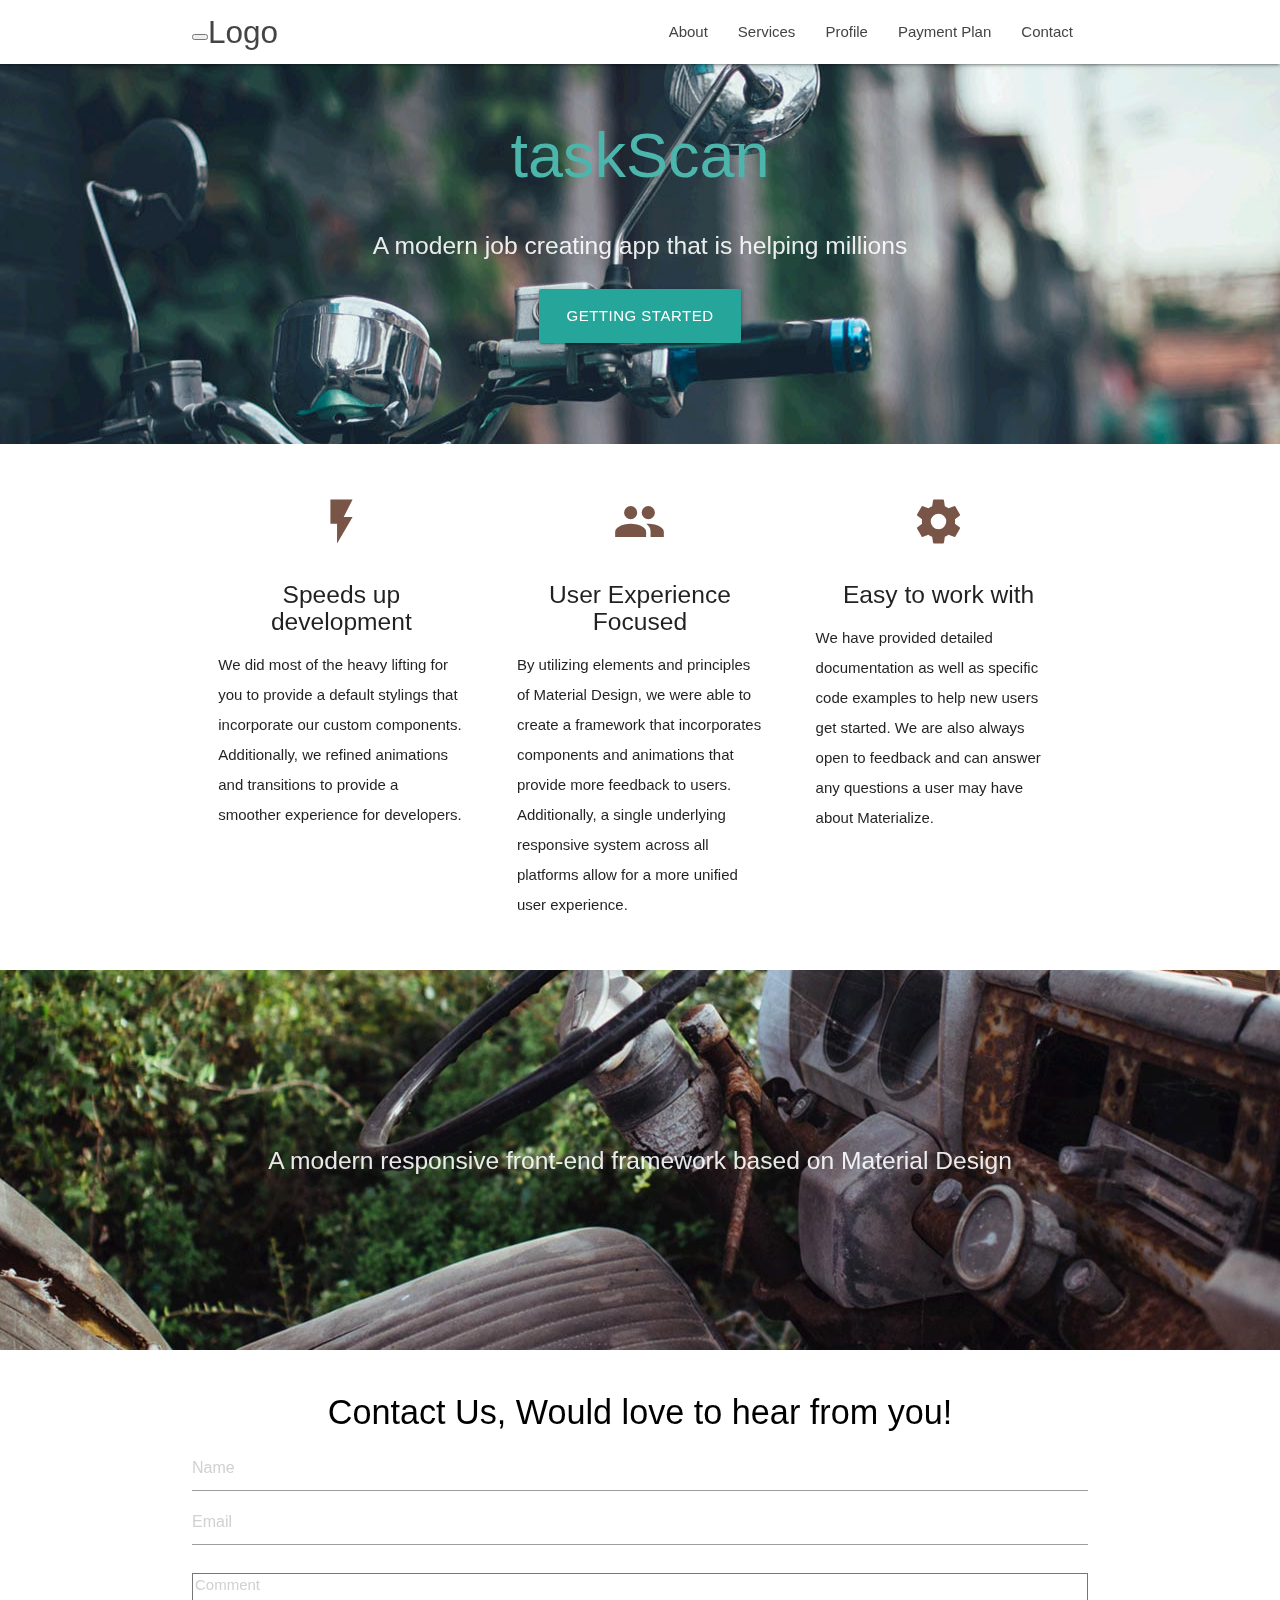
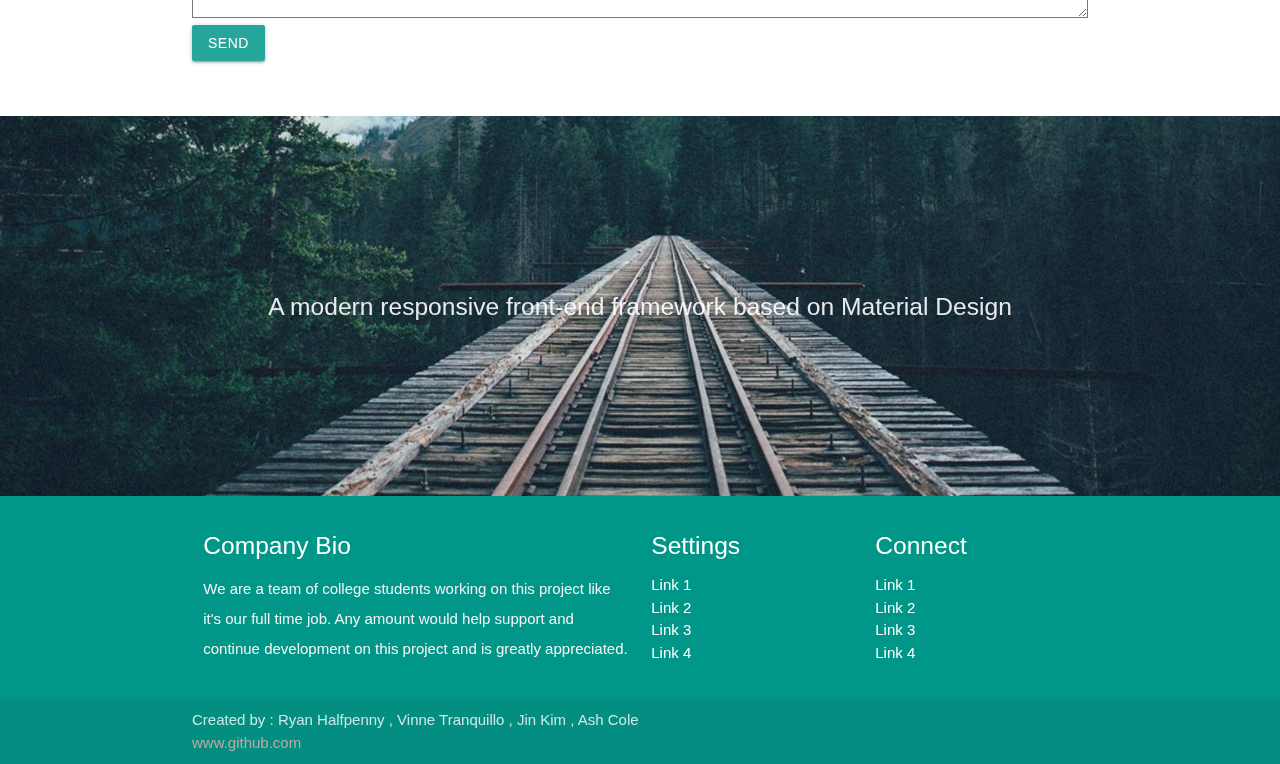
==== index.html @ 6e84d84e "inital push" ====
<!DOCTYPE html>
<html lang="en">

<head>
  <meta http-equiv="Content-Type" content="text/html; charset=UTF-8" />
  <meta name="viewport" content="width=device-width, initial-scale=1" />
  <title>Employer Page</title>

  <!-- CSS  -->
  <link href="https://fonts.googleapis.com/icon?family=Material+Icons" rel="stylesheet">
  <link href="css/materialize.css" type="text/css" rel="stylesheet" media="screen,projection" />
  <link href="css/style.css" type="text/css" rel="stylesheet" media="screen,projection" />
</head>

<body id="myPage" data-spy="scroll" data-target=".navbar" data-offset="60">

  <!--nav-->
  <div class="navbar-fixed">
    <nav class="white" role="navigation">

      <!--logo-->
      <div class="nav-wrapper container">
        <button type="button" class="navbar-toggle collapsed" data-toggle="collapse" data-target="#myNavbar">
          <span class="icon-bar"></span>
          <span class="icon-bar"></span>
          <span class="icon-bar"></span>
        </button>
        <a id="logo-container" href="#myPage" class="brand-logo">Logo</a>
        <ul class="right hide-on-med-and-down">
          <li>
            <a href="#about">About</a>
          </li>
          <li>
            <a href="#services">Services</a>
          </li>
          <li>
            <a href="#portfolio">Profile</a>
          </li>
          <li>
            <a href="#payment">Payment Plan</a>
          </li>
          <li>
            <a href="#contact">Contact</a>
          </li>
        </ul>

        <ul id="nav-mobile" class="sidenav">
          <li>
            <a href="#">Navbar Link</a>
          </li>
        </ul>
        <a href="#" data-target="nav-mobile" class="sidenav-trigger">
          <i class="material-icons">menu</i>
        </a>
      </div>
    </nav>
  </div>

  <!--forum-->
  <div id="index-banner" class="parallax-container">
    <div class="section no-pad-bot">

      <div class="container">
        <br>
        <br>
        <h1 class="header center teal-text text-lighten-2">taskScan</h1>
        <div class="row center">
          <h5 class="header col s12 light">A modern job creating app that is helping millions</h5>
        </div>

        <!--this will trigger our forum in a popup modal-->

        <div class="row center">
          <!-- Modal Trigger -->
          <button data-target="modal1" class="btn-large modal-trigger ">Getting started</button>
        </div>

        <!-- Modal Structure -->
        <div id="modal1" class="modal">
          <div class="modal-content">


            <h4>Job Forum</h4>
            <br>


            <div class="row">
              <form class="col s12">
                <div class="row">

                  <div class="input-field col s6">
                    <input id="first_name" type="text" class="validate">
                    <label for="first_name">First Name</label>
                  </div>

                  <div class="input-field col s6">
                    <input id="last_name" type="text" class="validate">
                    <label for="last_name">Last Name</label>
                  </div>
                </div>
                <!-- job category: update this -->
                
                <div class="form-group">
                  <label for="formGroupExampleInput2">Choose a Job Category</label>
                  <select class="form-control" id="jobCategory">
                    <option>Manual Labor</option>
                    <option>Maintainence</option>
                    <option>Miscellaneous</option>
                  </select>
                </div>


                <div class="row">

                </div>
                <!--  job description-->

                <div class="row">
                  <div class="input-field col s12">

                    <label for="formGroupExampleInput2">Job Description</label>
                    <input id="jobDescription" type="text" class="validate" placeholder="Please fill out">
                  </div>
                </div>
                <!-- where-->

                <div class="form-group">
                  <label for="location">*Where</label>
                  <!-- <input oninput="javascript: if (this.value.length > this.maxLength) this.value = this.value.slice(0, this.maxLength);" type="number"
                                                            maxlength="5" min="0" id="zipcode" name="location">  -->
                  <input type="number" class="form-control" maxlength="5" min="0" id="zipcode" name="zipcode" placeholder="Zipcode">
                </div>


                <div class="row">

                </div>
                <!--  when-->
                <div class="row">
                  <div class="input-field col s6">
                    <label for="date">When do you need help?</label>
                    <input type="text" class="datepicker">
                  </div>
                
                <!-- at what time?-->
               
                    <div class="input-field col s6">
                      <label for="date">What time do you need help?</label>
                      <input type="text" class="timepicker">
                    </div>
                  </div>
                <!-- amount to be paid-->



                <div class="row">
                  <div class="input-field col s12">
                    <input id="dollarAmount" type="text" class="validate" aria-label="Amount (to the nearest dollar)">
                    <label for="formGroupExampleInput2">Amount To Be Paid?</label>
                  </div>
                </div>


              </form>
            </div>
          </div>

          <div class="modal-footer">
            <a href="#!" class="modal-close waves-effect waves-green btn-flat">Agree</a>
            <a href="#!" class="modal-close waves-effect waves-green btn-flat">Disagree</a>
          </div>
        </div>
        <br>
        <br>



      </div>
    </div>
    <!--image2-->
    <div class="parallax">
      <img src="background1.jpg" alt="Unsplashed background img 1">
    </div>
  </div>


  <div class="container">
    <div class="section">

      <!--   Icon Section   -->
      <div class="row">
        <div class="col s12 m4">
          <div class="icon-block">
            <h2 class="center brown-text">
              <i class="material-icons">flash_on</i>
            </h2>
            <h5 class="center">Speeds up development</h5>

            <p class="light">We did most of the heavy lifting for you to provide a default stylings that incorporate our custom components.
              Additionally, we refined animations and transitions to provide a smoother experience for developers.</p>
          </div>
        </div>

        <div class="col s12 m4">
          <div class="icon-block">
            <h2 class="center brown-text">
              <i class="material-icons">group</i>
            </h2>
            <h5 class="center">User Experience Focused</h5>

            <p class="light">By utilizing elements and principles of Material Design, we were able to create a framework that incorporates
              components and animations that provide more feedback to users. Additionally, a single underlying responsive
              system across all platforms allow for a more unified user experience.</p>
          </div>
        </div>

        <div class="col s12 m4">
          <div class="icon-block">
            <h2 class="center brown-text">
              <i class="material-icons">settings</i>
            </h2>
            <h5 class="center">Easy to work with</h5>

            <p class="light">We have provided detailed documentation as well as specific code examples to help new users get started. We are
              also always open to feedback and can answer any questions a user may have about Materialize.</p>
          </div>
        </div>
      </div>

    </div>
  </div>


  <div class="parallax-container valign-wrapper">
    <div class="section no-pad-bot">
      <div class="container">
        <div class="row center">
          <h5 class="header col s12 light">A modern responsive front-end framework based on Material Design</h5>
        </div>
      </div>
    </div>
    <div class="parallax">
      <img src="background2.jpg" alt="Unsplashed background img 2">
    </div>
  </div>


  <!-- Container (Contact Section) -->
  <div class="container">
    <div class="section">
      <div class="row">
        <div class="col s12 center">
          <h3>
            <i class="mdi-content-send brown-text"></i>
          </h3>
          <h4>Contact Us, Would love to hear from you!</h4>
        </div>

        <div class="col-sm-7 slideanim">
          <div class="row">
            <div class="col-sm-6 form-group">
              <input class="form-control" id="name" name="name" placeholder="Name" type="text" required>
            </div>
            <div class="col-sm-6 form-group">
              <input class="form-control" id="email" name="email" placeholder="Email" type="email" required>
            </div>
          </div>
          <textarea class="form-control" id="comments" name="comments" placeholder="Comment" rows="5"></textarea>
          <br>
          <div class="row">
            <div class="col-sm-12 form-group">
              <button class="btn btn-default pull-right" type="submit">Send</button>
            </div>
          </div>
        </div>
      </div>


    </div>
  </div>


  <div class="parallax-container valign-wrapper">
    <div class="section no-pad-bot">
      <div class="container">
        <div class="row center">
          <h5 class="header col s12 light">A modern responsive front-end framework based on Material Design</h5>
        </div>
      </div>
    </div>
    <div class="parallax">
      <img src="background3.jpg" alt="Unsplashed background img 3">
    </div>
  </div>

  <footer class="page-footer teal">
    <div class="container">
      <div class="row">
        <div class="col l6 s12">
          <h5 class="white-text">Company Bio</h5>
          <p class="grey-text text-lighten-4">We are a team of college students working on this project like it's our full time job. Any amount would help support
            and continue development on this project and is greatly appreciated.</p>


        </div>
        <div class="col l3 s12">
          <h5 class="white-text">Settings</h5>
          <ul>
            <li>
              <a class="white-text" href="#!">Link 1</a>
            </li>
            <li>
              <a class="white-text" href="#!">Link 2</a>
            </li>
            <li>
              <a class="white-text" href="#!">Link 3</a>
            </li>
            <li>
              <a class="white-text" href="#!">Link 4</a>
            </li>
          </ul>
        </div>
        <div class="col l3 s12">
          <h5 class="white-text">Connect</h5>
          <ul>
            <li>
              <a class="white-text" href="#!">Link 1</a>
            </li>
            <li>
              <a class="white-text" href="#!">Link 2</a>
            </li>
            <li>
              <a class="white-text" href="#!">Link 3</a>
            </li>
            <li>
              <a class="white-text" href="#!">Link 4</a>
            </li>
          </ul>
        </div>
      </div>
    </div>
    <!--footer-->
    <div class="footer-copyright">

      <a href="#myPage" title="To Top">
        <span class="glyphicon glyphicon-chevron-up"></span>
      </a>

      <div class="container">
        Created by : Ryan Halfpenny , Vinne Tranquillo , Jin Kim , Ash Cole
        <br>
        <a class="brown-text text-lighten-3" href="https://github.com/vinnietran/project2" title="Visit github">www.github.com</a>
      </div>
    </div>

  </footer>


  <!--  Scripts-->
  <script src="https://code.jquery.com/jquery-2.1.1.min.js"></script>
  <script src="js/materialize.js"></script>
  <script src="js/init.js"></script>

</body>

</html>
---- css/style.css ----
/* Custom Stylesheet */
/**
 * Use this file to override Materialize files so you can update
 * the core Materialize files in the future
 *
 * Made By MaterializeCSS.com
 */

/* notice this is applying color to our jobs fourm module.*/
h4 {
  color:black;
}
nav ul a,
nav .brand-logo {
  color: #444;
}

p {
  line-height: 2rem;
}

.sidenav-trigger {
  color: #26a69a;
}

.parallax-container {
  min-height: 380px;
  line-height: 0;
  height: auto;
  color: rgba(255,255,255,.9);
}
  .parallax-container .section {
    width: 100%;
  }

@media only screen and (max-width : 992px) {
  .parallax-container .section {
    position: absolute;
    top: 40%;
  }
  #index-banner .section {
    top: 10%;
  }
}

@media only screen and (max-width : 600px) {
  #index-banner .section {
    top: 0;
  }
}

.icon-block {
  padding: 0 15px;
}
.icon-block .material-icons {
  font-size: inherit;
}

footer.page-footer {
  margin: 0;
}
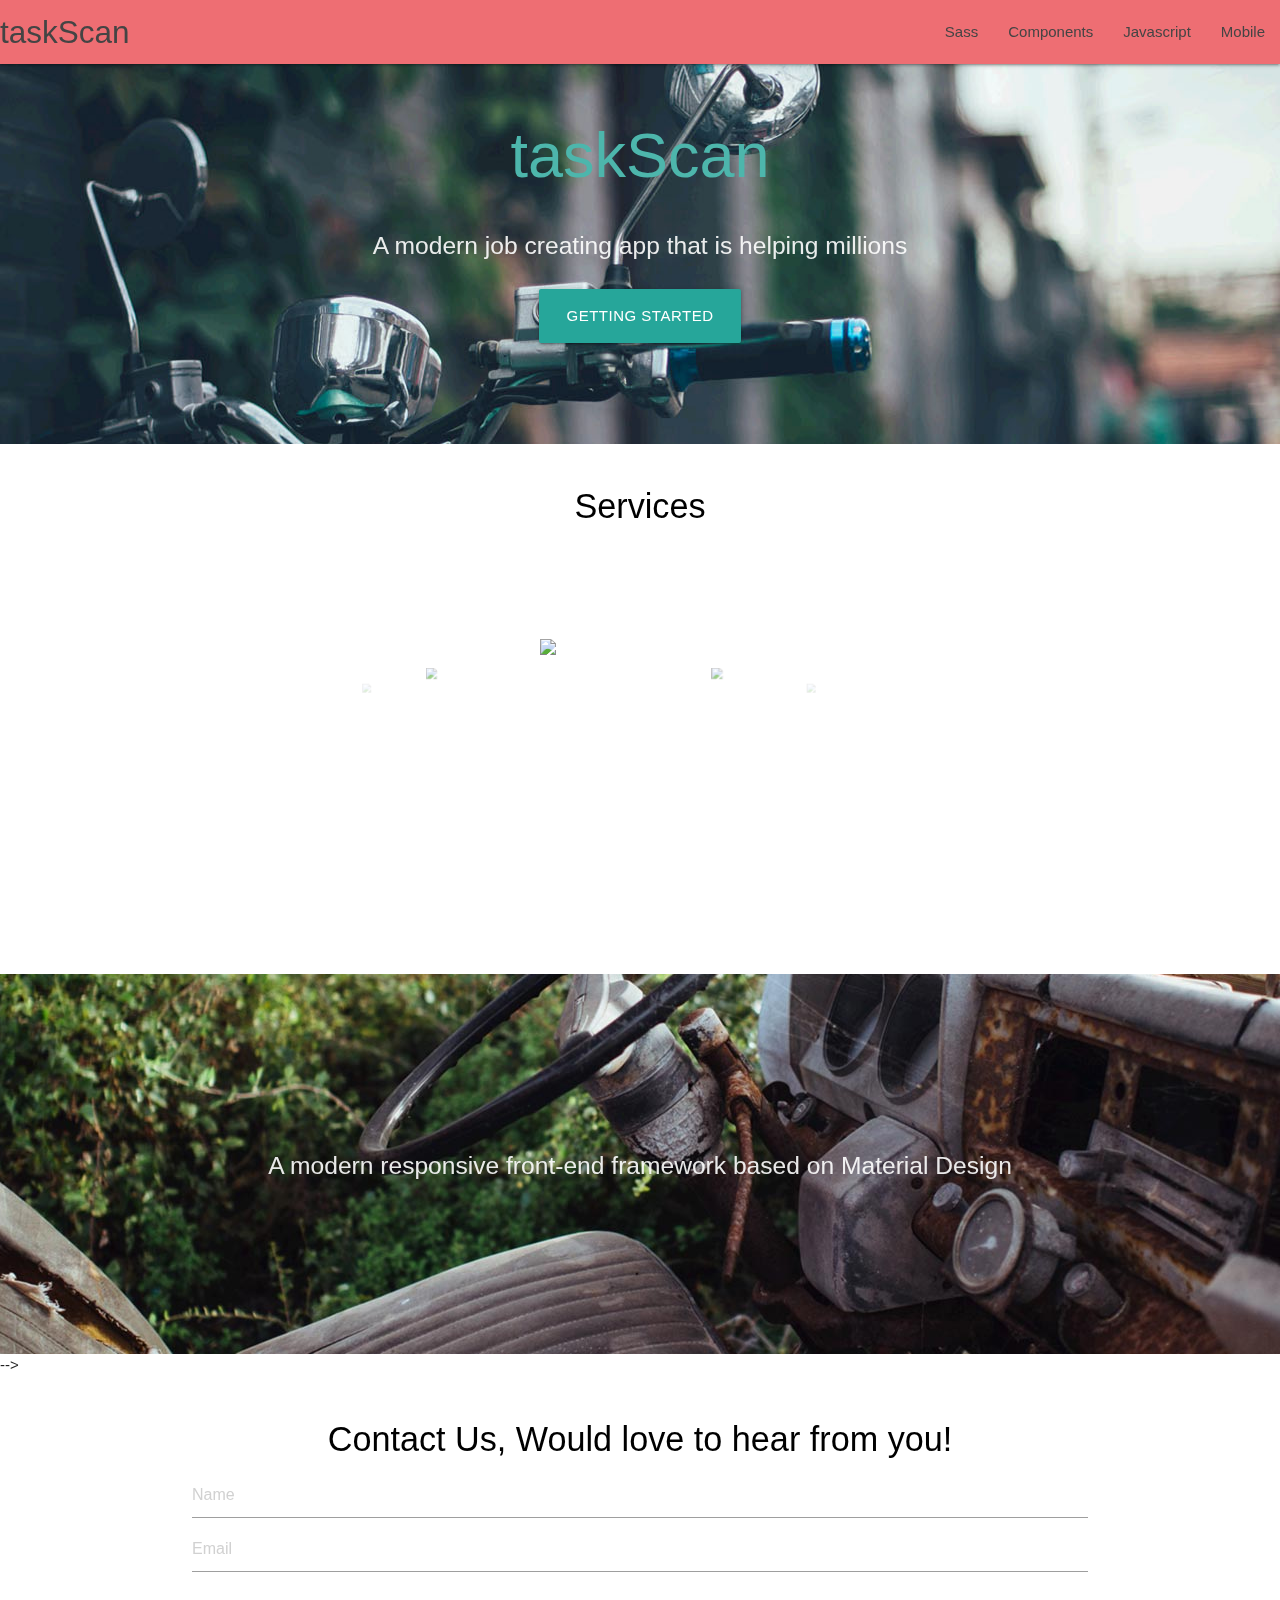
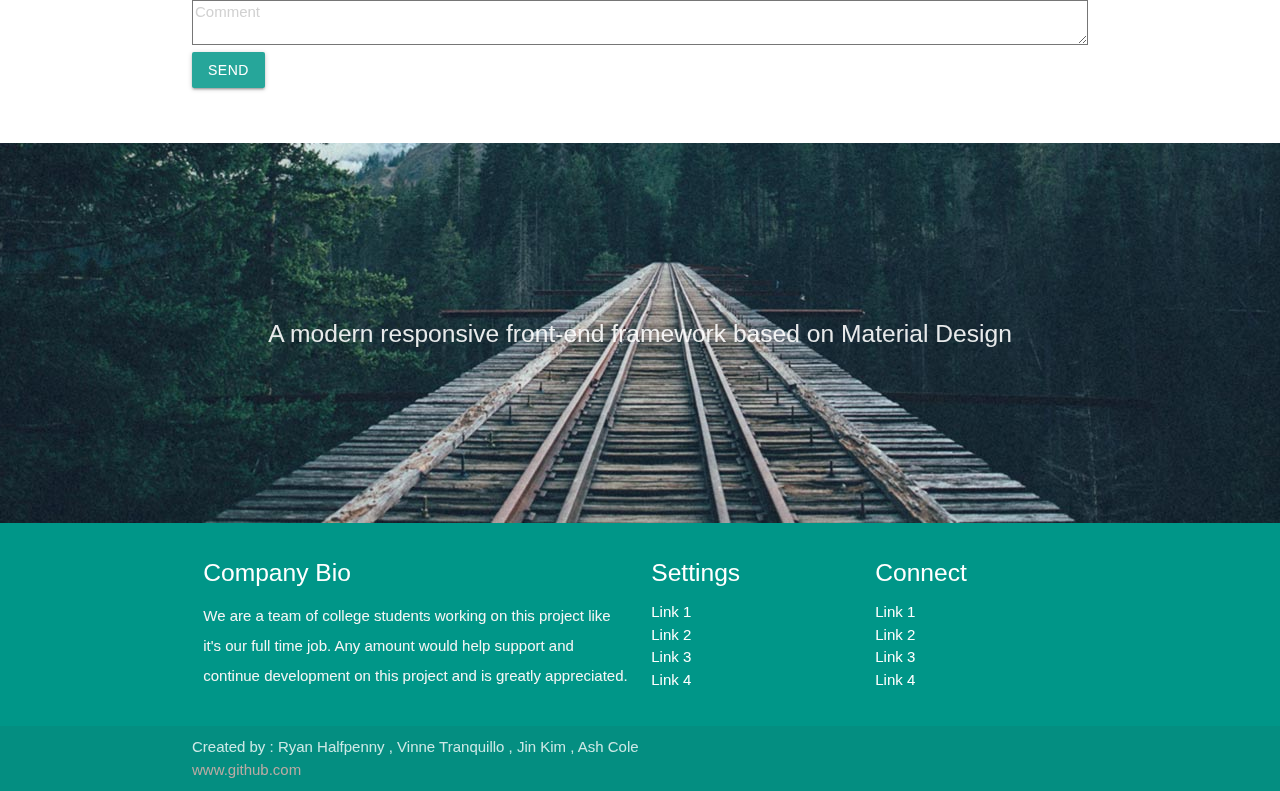
==== commit 48eb3f04: "updated basic html/javascript" ====
--- a/index.html
+++ b/index.html
@@ -16,44 +16,25 @@
 
   <!--nav-->
   <div class="navbar-fixed">
-    <nav class="white" role="navigation">
-
-      <!--logo-->
-      <div class="nav-wrapper container">
-        <button type="button" class="navbar-toggle collapsed" data-toggle="collapse" data-target="#myNavbar">
-          <span class="icon-bar"></span>
-          <span class="icon-bar"></span>
-          <span class="icon-bar"></span>
-        </button>
-        <a id="logo-container" href="#myPage" class="brand-logo">Logo</a>
-        <ul class="right hide-on-med-and-down">
-          <li>
-            <a href="#about">About</a>
-          </li>
-          <li>
-            <a href="#services">Services</a>
-          </li>
-          <li>
-            <a href="#portfolio">Profile</a>
-          </li>
-          <li>
-            <a href="#payment">Payment Plan</a>
-          </li>
-          <li>
-            <a href="#contact">Contact</a>
-          </li>
+      <nav>
+          <div class="nav-wrapper">
+            <a href="#!" class="brand-logo">taskScan</a>
+            <a href="#" data-target="mobile-demo" class="sidenav-trigger"><i class="material-icons">menu</i></a>
+            <ul class="right hide-on-med-and-down">
+              <li><a href="sass.html">Sass</a></li>
+              <li><a href="badges.html">Components</a></li>
+              <li><a href="collapsible.html">Javascript</a></li>
+              <li><a href="mobile.html">Mobile</a></li>
+            </ul>
+          </div>
+        </nav>
+      
+        <ul class="sidenav" id="mobile-demo">
+          <li><a href="sass.html">Sass</a></li>
+          <li><a href="badges.html">Components</a></li>
+          <li><a href="collapsible.html">Javascript</a></li>
+          <li><a href="mobile.html">Mobile</a></li>
         </ul>
-
-        <ul id="nav-mobile" class="sidenav">
-          <li>
-            <a href="#">Navbar Link</a>
-          </li>
-        </ul>
-        <a href="#" data-target="nav-mobile" class="sidenav-trigger">
-          <i class="material-icons">menu</i>
-        </a>
-      </div>
-    </nav>
   </div>
 
   <!--forum-->
@@ -99,7 +80,7 @@
                   </div>
                 </div>
                 <!-- job category: update this -->
-                
+
                 <div class="form-group">
                   <label for="formGroupExampleInput2">Choose a Job Category</label>
                   <select class="form-control" id="jobCategory">
@@ -183,55 +164,33 @@
     </div>
   </div>
 
-
+<!--Categories changed to services-->
   <div class="container">
     <div class="section">
 
-      <!--   Icon Section   -->
-      <div class="row">
-        <div class="col s12 m4">
-          <div class="icon-block">
-            <h2 class="center brown-text">
-              <i class="material-icons">flash_on</i>
-            </h2>
-            <h5 class="center">Speeds up development</h5>
-
-            <p class="light">We did most of the heavy lifting for you to provide a default stylings that incorporate our custom components.
-              Additionally, we refined animations and transitions to provide a smoother experience for developers.</p>
-          </div>
-        </div>
-
-        <div class="col s12 m4">
-          <div class="icon-block">
-            <h2 class="center brown-text">
-              <i class="material-icons">group</i>
-            </h2>
-            <h5 class="center">User Experience Focused</h5>
-
-            <p class="light">By utilizing elements and principles of Material Design, we were able to create a framework that incorporates
-              components and animations that provide more feedback to users. Additionally, a single underlying responsive
-              system across all platforms allow for a more unified user experience.</p>
-          </div>
-        </div>
-
-        <div class="col s12 m4">
-          <div class="icon-block">
-            <h2 class="center brown-text">
-              <i class="material-icons">settings</i>
-            </h2>
-            <h5 class="center">Easy to work with</h5>
-
-            <p class="light">We have provided detailed documentation as well as specific code examples to help new users get started. We are
-              also always open to feedback and can answer any questions a user may have about Materialize.</p>
-          </div>
-        </div>
-      </div>
-
-    </div>
-  </div>
-
-
-  <div class="parallax-container valign-wrapper">
+       <!-- categories Section -->
+       <div class="row">
+          <div class="col s12 center">
+            <h3>
+              <i class="mdi-content-send brown-text"></i>
+            </h3>
+            <h4>Services</h4>
+          </div>
+  
+          <div class="carousel">
+              <a class="carousel-item" href="#one!"><img src="https://lorempixel.com/250/250/nature/1"></a>
+              <a class="carousel-item" href="#two!"><img src="https://lorempixel.com/250/250/nature/2"></a>
+              <a class="carousel-item" href="#three!"><img src="https://lorempixel.com/250/250/nature/3"></a>
+              <a class="carousel-item" href="#four!"><img src="https://lorempixel.com/250/250/nature/4"></a>
+              <a class="carousel-item" href="#five!"><img src="https://lorempixel.com/250/250/nature/5"></a>
+            </div>
+        </div>
+        
+    </div>
+  </div>
+
+  <!--image 2( first of 2) -->
+<div class="parallax-container valign-wrapper">
     <div class="section no-pad-bot">
       <div class="container">
         <div class="row center">
@@ -245,7 +204,69 @@
   </div>
 
 
-  <!-- Container (Contact Section) -->
+  <!-- Container (categories Section) -->
+  <!-- <div class="container">
+    <div class="section">
+      
+        <!--   Icon Section   -->
+        <!-- <div class="row">
+            <div class="col s12 m4">
+              <div class="icon-block">
+                <h2 class="center brown-text">
+                  <i class="material-icons">flash_on</i>
+                </h2>
+                <h5 class="center">Speeds up development</h5>
+    
+                <p class="light">We did most of the heavy lifting for you to provide a default stylings that incorporate our custom components.
+                  Additionally, we refined animations and transitions to provide a smoother experience for developers.</p>
+              </div>
+            </div>
+    
+            <div class="col s12 m4">
+              <div class="icon-block">
+                <h2 class="center brown-text">
+                  <i class="material-icons">group</i>
+                </h2>
+                <h5 class="center">User Experience Focused</h5>
+    
+                <p class="light">By utilizing elements and principles of Material Design, we were able to create a framework that incorporates
+                  components and animations that provide more feedback to users. Additionally, a single underlying responsive
+                  system across all platforms allow for a more unified user experience.</p>
+              </div>
+            </div>
+    
+            <div class="col s12 m4">
+              <div class="icon-block">
+                <h2 class="center brown-text">
+                  <i class="material-icons">settings</i>
+                </h2>
+                <h5 class="center">Easy to work with</h5>
+    
+                <p class="light">We have provided detailed documentation as well as specific code examples to help new users get started. We are
+                  also always open to feedback and can answer any questions a user may have about Materialize.</p>
+              </div>
+            </div>
+          </div>
+      
+    </div>
+  </div> --> -->
+
+  <!--image 2( last of 2) -->
+  <!-- <div class="parallax-container valign-wrapper">
+    <div class="section no-pad-bot">
+      <div class="container">
+        <div class="row center">
+          <h5 class="header col s12 light">A modern responsive front-end framework based on Material Design</h5>
+        </div>
+      </div>
+    </div>
+    <div class="parallax">
+      <img src="background2.jpg" alt="Unsplashed background img 2">
+    </div>
+  </div> -->
+
+
+  <!-- space for text -->
   <div class="container">
     <div class="section">
       <div class="row">
@@ -279,7 +300,7 @@
     </div>
   </div>
 
-
+  <!--image 3 -->
   <div class="parallax-container valign-wrapper">
     <div class="section no-pad-bot">
       <div class="container">
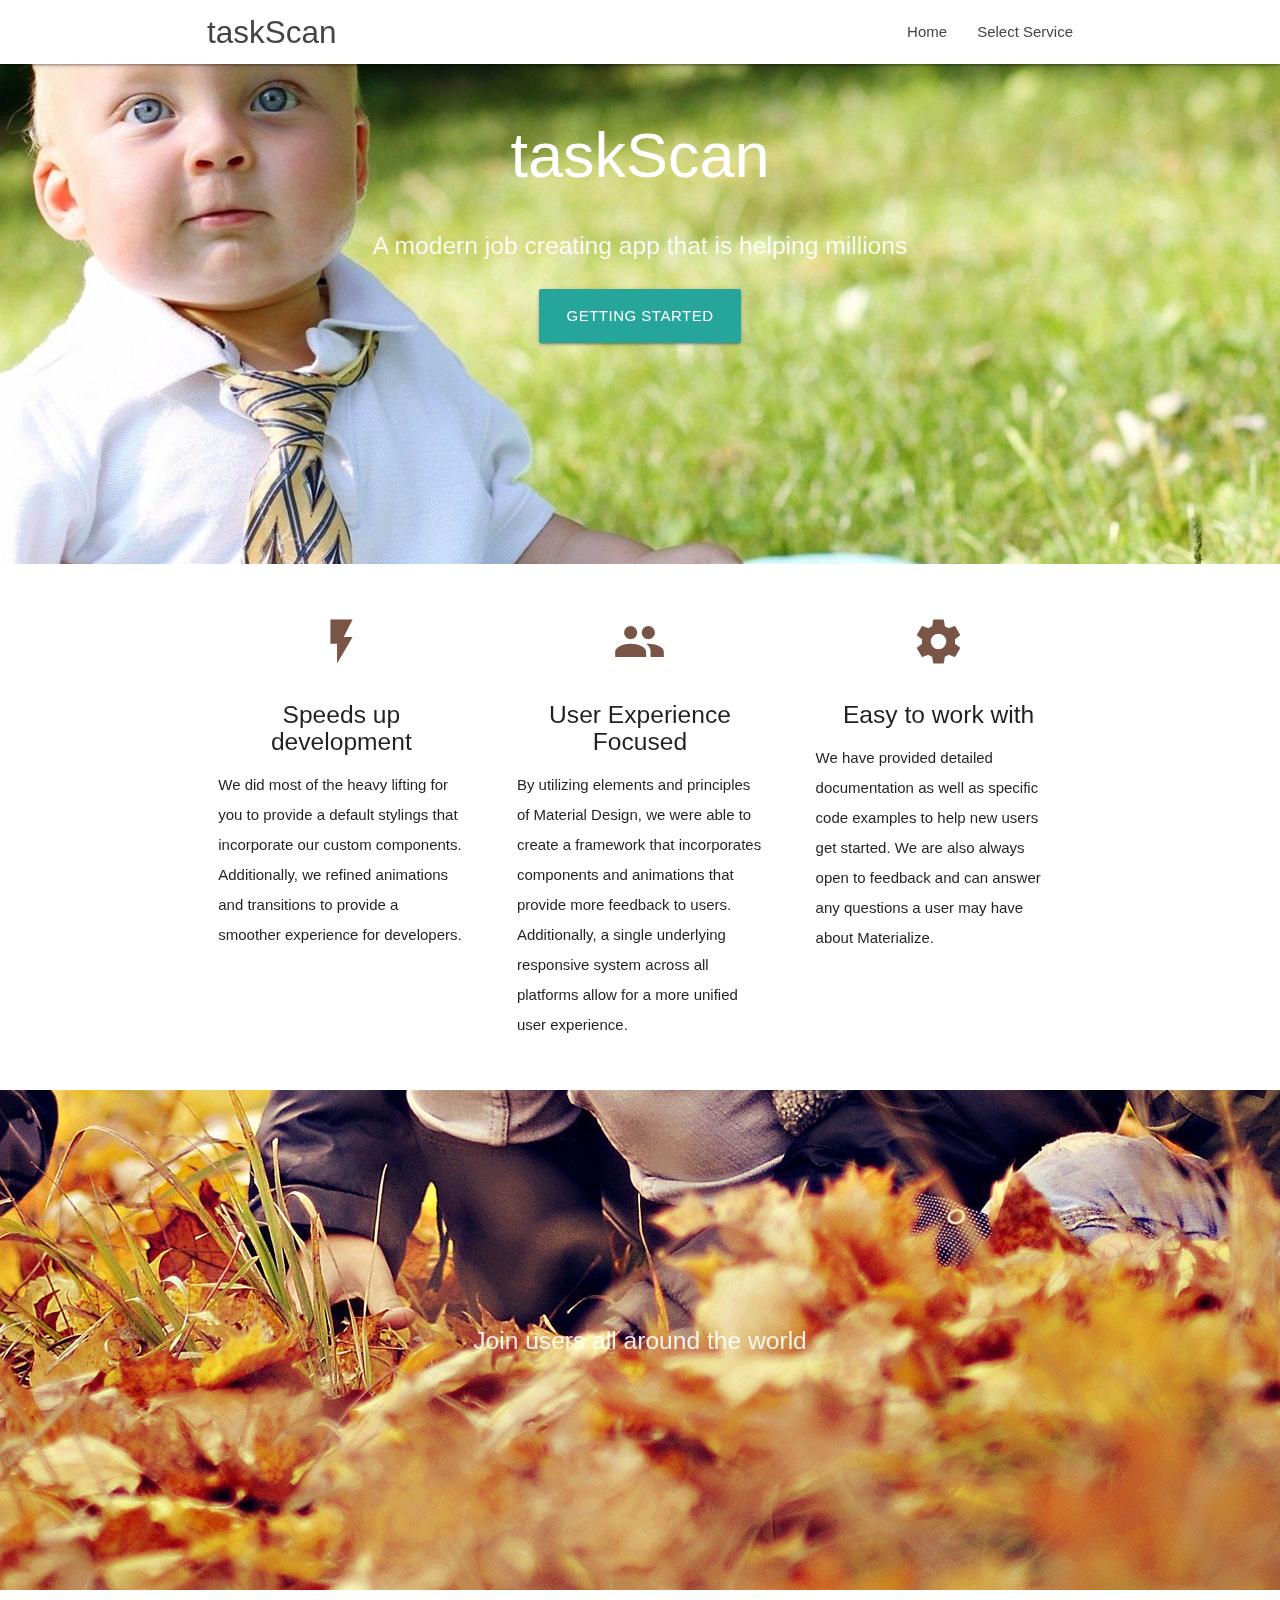
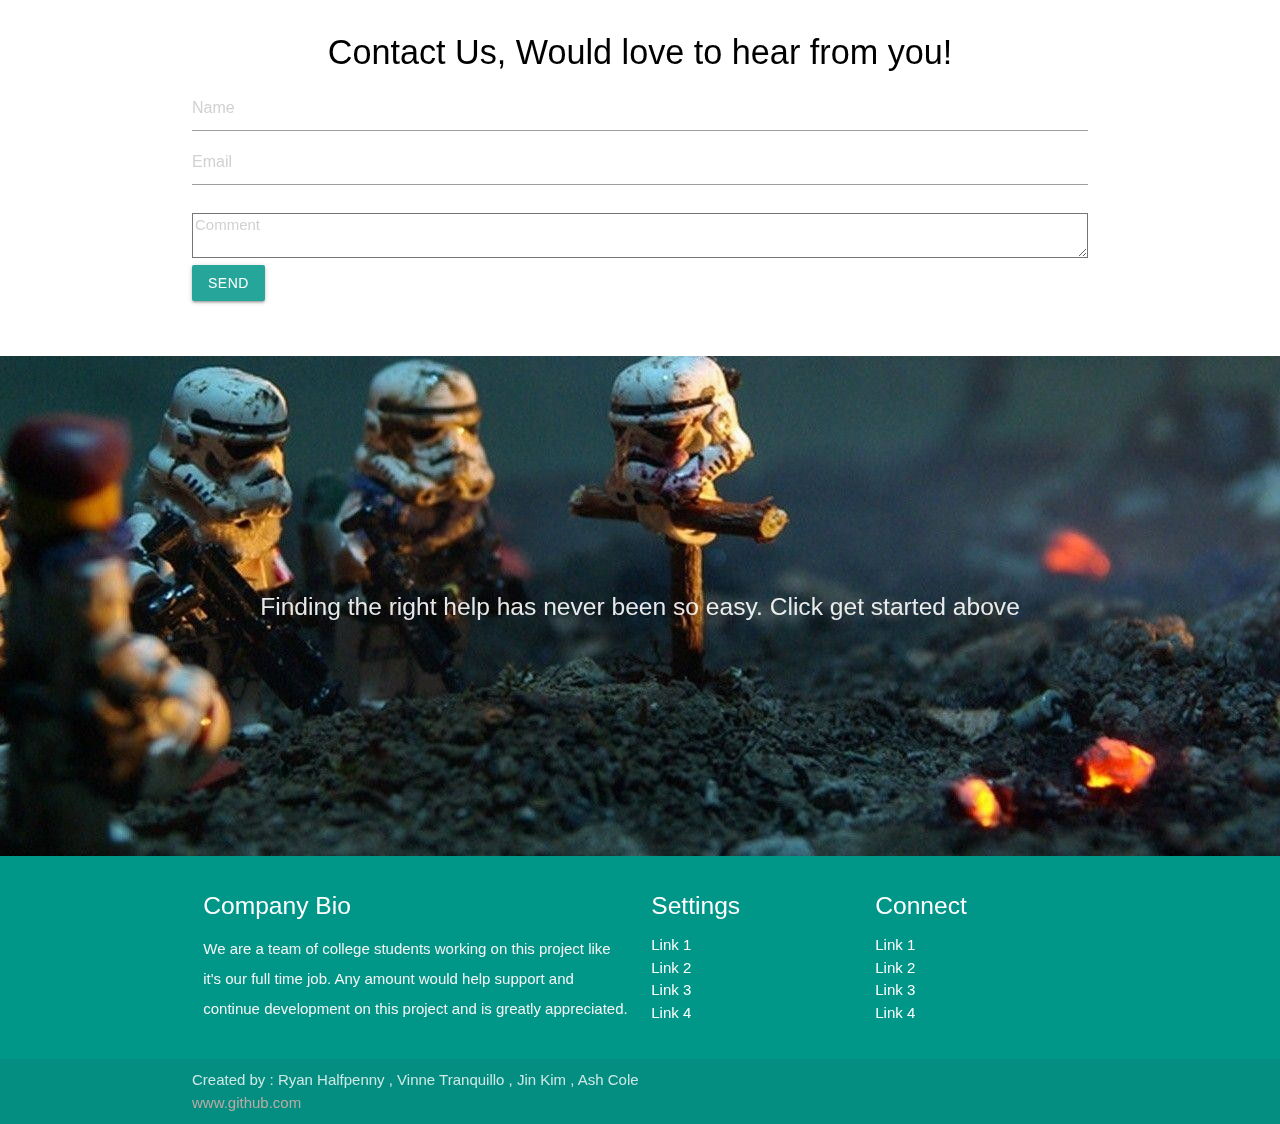
==== commit 39e78341: "AshUpdate" ====
--- a/index.html
+++ b/index.html
@@ -10,31 +10,44 @@
   <link href="https://fonts.googleapis.com/icon?family=Material+Icons" rel="stylesheet">
   <link href="css/materialize.css" type="text/css" rel="stylesheet" media="screen,projection" />
   <link href="css/style.css" type="text/css" rel="stylesheet" media="screen,projection" />
+  <link rel="stylesheet" href="https://use.fontawesome.com/releases/v5.8.2/css/all.css" integrity="sha384-oS3vJWv+0UjzBfQzYUhtDYW+Pj2yciDJxpsK1OYPAYjqT085Qq/1cq5FLXAZQ7Ay" crossorigin="anonymous">
 </head>
 
 <body id="myPage" data-spy="scroll" data-target=".navbar" data-offset="60">
 
   <!--nav-->
   <div class="navbar-fixed">
-      <nav>
-          <div class="nav-wrapper">
-            <a href="#!" class="brand-logo">taskScan</a>
-            <a href="#" data-target="mobile-demo" class="sidenav-trigger"><i class="material-icons">menu</i></a>
-            <ul class="right hide-on-med-and-down">
-              <li><a href="sass.html">Sass</a></li>
-              <li><a href="badges.html">Components</a></li>
-              <li><a href="collapsible.html">Javascript</a></li>
-              <li><a href="mobile.html">Mobile</a></li>
-            </ul>
-          </div>
-        </nav>
-      
-        <ul class="sidenav" id="mobile-demo">
-          <li><a href="sass.html">Sass</a></li>
-          <li><a href="badges.html">Components</a></li>
-          <li><a href="collapsible.html">Javascript</a></li>
-          <li><a href="mobile.html">Mobile</a></li>
+    <nav class="white" role="navigation">
+
+      <!--logo-->
+      <div class="nav-wrapper container">
+        <!-- <button type="button" class="navbar-toggle collapsed" data-toggle="collapse" data-target="#myNavbar">
+          <span class="icon-bar"></span>
+          <span class="icon-bar"></span>
+          <span class="icon-bar"></span>
+        </button> -->
+        <a id="logo-container" href="#myPage" class="brand-logo">taskScan <i class="fas fa-angle-double-right"></i></a>
+        <ul class="right hide-on-med-and-down">
+          <li>
+            <a href="#about">Home <i class="fas fa-home"></i> </a>
+          </li>
+          <li>
+            <a href="#services">Select Service <i class="fas fa-hand-pointer"></i></a>
+          </li>
+        
+          
         </ul>
+
+        <ul id="nav-mobile" class="sidenav">
+          <li>
+            <a href="#">Navbar Link</a>
+          </li>
+        </ul>
+        <a href="#" data-target="nav-mobile" class="sidenav-trigger">
+          <i class="material-icons">menu</i>
+        </a>
+      </div>
+    </nav>
   </div>
 
   <!--forum-->
@@ -44,9 +57,9 @@
       <div class="container">
         <br>
         <br>
-        <h1 class="header center teal-text text-lighten-2">taskScan</h1>
+        <h1 class="header center white-text text-lighten-2">taskScan</h1>
         <div class="row center">
-          <h5 class="header col s12 light">A modern job creating app that is helping millions</h5>
+          <h5 class="header col s12 dark">A modern job creating app that is helping millions</h5>
         </div>
 
         <!--this will trigger our forum in a popup modal-->
@@ -54,6 +67,9 @@
         <div class="row center">
           <!-- Modal Trigger -->
           <button data-target="modal1" class="btn-large modal-trigger ">Getting started</button>
+          <br>
+          <br>
+          <br>
         </div>
 
         <!-- Modal Structure -->
@@ -80,7 +96,7 @@
                   </div>
                 </div>
                 <!-- job category: update this -->
-
+                
                 <div class="form-group">
                   <label for="formGroupExampleInput2">Choose a Job Category</label>
                   <select class="form-control" id="jobCategory">
@@ -160,113 +176,73 @@
     </div>
     <!--image2-->
     <div class="parallax">
-      <img src="background1.jpg" alt="Unsplashed background img 1">
-    </div>
-  </div>
-
-<!--Categories changed to services-->
+      <img src="play2.jpg" alt="Unsplashed background img 1">
+    </div>
+  </div>
+
+
   <div class="container">
     <div class="section">
 
-       <!-- categories Section -->
-       <div class="row">
-          <div class="col s12 center">
-            <h3>
-              <i class="mdi-content-send brown-text"></i>
-            </h3>
-            <h4>Services</h4>
-          </div>
-  
-          <div class="carousel">
-              <a class="carousel-item" href="#one!"><img src="https://lorempixel.com/250/250/nature/1"></a>
-              <a class="carousel-item" href="#two!"><img src="https://lorempixel.com/250/250/nature/2"></a>
-              <a class="carousel-item" href="#three!"><img src="https://lorempixel.com/250/250/nature/3"></a>
-              <a class="carousel-item" href="#four!"><img src="https://lorempixel.com/250/250/nature/4"></a>
-              <a class="carousel-item" href="#five!"><img src="https://lorempixel.com/250/250/nature/5"></a>
-            </div>
-        </div>
-        
-    </div>
-  </div>
-
-  <!--image 2( first of 2) -->
-<div class="parallax-container valign-wrapper">
+      <!--   Icon Section   -->
+      <div class="row">
+        <div class="col s12 m4">
+          <div class="icon-block">
+            <h2 class="center brown-text">
+              <i class="material-icons">flash_on</i>
+            </h2>
+            <h5 class="center">Speeds up development</h5>
+
+            <p class="light">We did most of the heavy lifting for you to provide a default stylings that incorporate our custom components.
+              Additionally, we refined animations and transitions to provide a smoother experience for developers.</p>
+          </div>
+        </div>
+
+        <div class="col s12 m4">
+          <div class="icon-block">
+            <h2 class="center brown-text">
+              <i class="material-icons">group</i>
+            </h2>
+            <h5 class="center">User Experience Focused</h5>
+
+            <p class="light">By utilizing elements and principles of Material Design, we were able to create a framework that incorporates
+              components and animations that provide more feedback to users. Additionally, a single underlying responsive
+              system across all platforms allow for a more unified user experience.</p>
+          </div>
+        </div>
+
+        <div class="col s12 m4">
+          <div class="icon-block">
+            <h2 class="center brown-text">
+              <i class="material-icons">settings</i>
+            </h2>
+            <h5 class="center">Easy to work with</h5>
+
+            <p class="light">We have provided detailed documentation as well as specific code examples to help new users get started. We are
+              also always open to feedback and can answer any questions a user may have about Materialize.</p>
+          </div>
+        </div>
+      </div>
+
+    </div>
+  </div>
+
+
+  <div class="parallax-container valign-wrapper">
     <div class="section no-pad-bot">
       <div class="container">
         <div class="row center">
-          <h5 class="header col s12 light">A modern responsive front-end framework based on Material Design</h5>
+          <h5 class="header col s12 light">Join users all around the world</h5>
         </div>
       </div>
     </div>
     <div class="parallax">
-      <img src="background2.jpg" alt="Unsplashed background img 2">
-    </div>
-  </div>
-
-
-  <!-- Container (categories Section) -->
-  <!-- <div class="container">
-    <div class="section">
-      
-        <!--   Icon Section   -->
-        <!-- <div class="row">
-            <div class="col s12 m4">
-              <div class="icon-block">
-                <h2 class="center brown-text">
-                  <i class="material-icons">flash_on</i>
-                </h2>
-                <h5 class="center">Speeds up development</h5>
-    
-                <p class="light">We did most of the heavy lifting for you to provide a default stylings that incorporate our custom components.
-                  Additionally, we refined animations and transitions to provide a smoother experience for developers.</p>
-              </div>
-            </div>
-    
-            <div class="col s12 m4">
-              <div class="icon-block">
-                <h2 class="center brown-text">
-                  <i class="material-icons">group</i>
-                </h2>
-                <h5 class="center">User Experience Focused</h5>
-    
-                <p class="light">By utilizing elements and principles of Material Design, we were able to create a framework that incorporates
-                  components and animations that provide more feedback to users. Additionally, a single underlying responsive
-                  system across all platforms allow for a more unified user experience.</p>
-              </div>
-            </div>
-    
-            <div class="col s12 m4">
-              <div class="icon-block">
-                <h2 class="center brown-text">
-                  <i class="material-icons">settings</i>
-                </h2>
-                <h5 class="center">Easy to work with</h5>
-    
-                <p class="light">We have provided detailed documentation as well as specific code examples to help new users get started. We are
-                  also always open to feedback and can answer any questions a user may have about Materialize.</p>
-              </div>
-            </div>
-          </div>
-      
-    </div>
-  </div> --> -->
-
-  <!--image 2( last of 2) -->
-  <!-- <div class="parallax-container valign-wrapper">
-    <div class="section no-pad-bot">
-      <div class="container">
-        <div class="row center">
-          <h5 class="header col s12 light">A modern responsive front-end framework based on Material Design</h5>
-        </div>
-      </div>
-    </div>
-    <div class="parallax">
-      <img src="background2.jpg" alt="Unsplashed background img 2">
-    </div>
-  </div> -->
-
-
-  <!-- space for text -->
+      <img src="play1.jpg" alt="Unsplashed background img 2">
+    </div>
+  </div>
+
+
+  <!-- Container (Contact Section) -->
   <div class="container">
     <div class="section">
       <div class="row">
@@ -300,17 +276,18 @@
     </div>
   </div>
 
-  <!--image 3 -->
+
   <div class="parallax-container valign-wrapper">
     <div class="section no-pad-bot">
       <div class="container">
         <div class="row center">
-          <h5 class="header col s12 light">A modern responsive front-end framework based on Material Design</h5>
+     
+          <h5 class="header col s12 light">Finding the right help has never been so easy. Click get started above <i class="fas fa-chevron-up"></i></h5>
         </div>
       </div>
     </div>
     <div class="parallax">
-      <img src="background3.jpg" alt="Unsplashed background img 3">
+      <img src="play4.jpg" alt="Unsplashed background img 3">
     </div>
   </div>
 
--- a/css/style.css
+++ b/css/style.css
@@ -24,7 +24,7 @@
 }
 
 .parallax-container {
-  min-height: 380px;
+  min-height: 500px;
   line-height: 0;
   height: auto;
   color: rgba(255,255,255,.9);
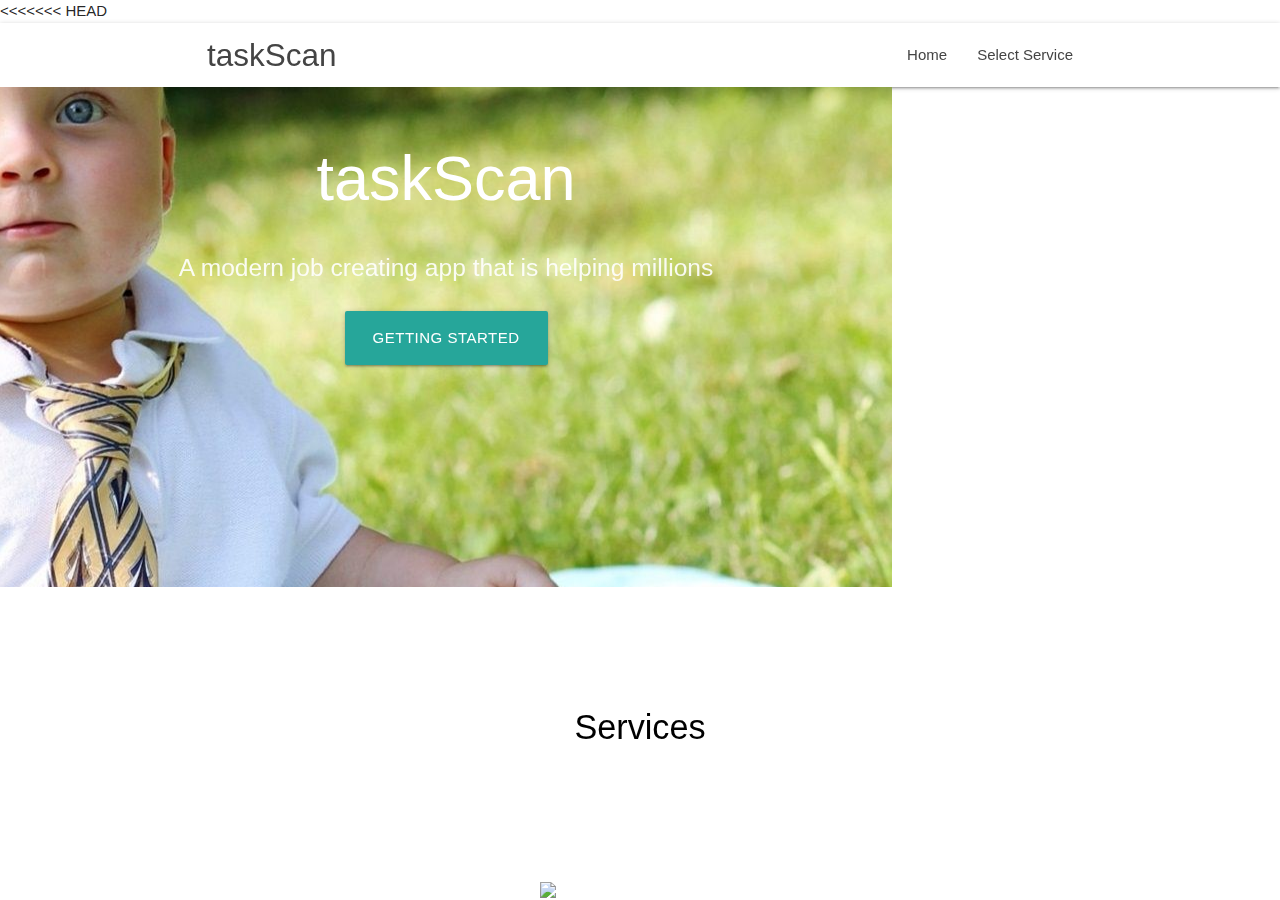
==== commit a8dcfd20: "ahUpdate" ====
--- a/index.html
+++ b/index.html
@@ -17,6 +17,7 @@
 
   <!--nav-->
   <div class="navbar-fixed">
+<<<<<<< HEAD
     <nav class="white" role="navigation">
 
       <!--logo-->
@@ -42,12 +43,27 @@
           <li>
             <a href="#">Navbar Link</a>
           </li>
+=======
+      <nav>
+          <div class="nav-wrapper">
+            <a href="#!" class="brand-logo">taskScan</a>
+            <a href="#" data-target="mobile-demo" class="sidenav-trigger"><i class="material-icons">menu</i></a>
+            <ul class="right hide-on-med-and-down">
+              <li><a href="sass.html">Sass</a></li>
+              <li><a href="badges.html">Components</a></li>
+              <li><a href="collapsible.html">Javascript</a></li>
+              <li><a href="mobile.html">Mobile</a></li>
+            </ul>
+          </div>
+        </nav>
+      
+        <ul class="sidenav" id="mobile-demo">
+          <li><a href="sass.html">Sass</a></li>
+          <li><a href="badges.html">Components</a></li>
+          <li><a href="collapsible.html">Javascript</a></li>
+          <li><a href="mobile.html">Mobile</a></li>
+>>>>>>> 48eb3f04c74025651fb8709573893e4dd3bfad4c
         </ul>
-        <a href="#" data-target="nav-mobile" class="sidenav-trigger">
-          <i class="material-icons">menu</i>
-        </a>
-      </div>
-    </nav>
   </div>
 
   <!--forum-->
@@ -96,7 +112,7 @@
                   </div>
                 </div>
                 <!-- job category: update this -->
-                
+
                 <div class="form-group">
                   <label for="formGroupExampleInput2">Choose a Job Category</label>
                   <select class="form-control" id="jobCategory">
@@ -180,55 +196,95 @@
     </div>
   </div>
 
-
+<!--Categories changed to services-->
   <div class="container">
     <div class="section">
 
-      <!--   Icon Section   -->
-      <div class="row">
-        <div class="col s12 m4">
-          <div class="icon-block">
-            <h2 class="center brown-text">
-              <i class="material-icons">flash_on</i>
-            </h2>
-            <h5 class="center">Speeds up development</h5>
-
-            <p class="light">We did most of the heavy lifting for you to provide a default stylings that incorporate our custom components.
-              Additionally, we refined animations and transitions to provide a smoother experience for developers.</p>
-          </div>
-        </div>
-
-        <div class="col s12 m4">
-          <div class="icon-block">
-            <h2 class="center brown-text">
-              <i class="material-icons">group</i>
-            </h2>
-            <h5 class="center">User Experience Focused</h5>
-
-            <p class="light">By utilizing elements and principles of Material Design, we were able to create a framework that incorporates
-              components and animations that provide more feedback to users. Additionally, a single underlying responsive
-              system across all platforms allow for a more unified user experience.</p>
-          </div>
-        </div>
-
-        <div class="col s12 m4">
-          <div class="icon-block">
-            <h2 class="center brown-text">
-              <i class="material-icons">settings</i>
-            </h2>
-            <h5 class="center">Easy to work with</h5>
-
-            <p class="light">We have provided detailed documentation as well as specific code examples to help new users get started. We are
-              also always open to feedback and can answer any questions a user may have about Materialize.</p>
-          </div>
-        </div>
-      </div>
-
-    </div>
-  </div>
-
-
-  <div class="parallax-container valign-wrapper">
+       <!-- categories Section -->
+       <div class="row">
+          <div class="col s12 center">
+            <h3>
+              <i class="mdi-content-send brown-text"></i>
+            </h3>
+            <h4>Services</h4>
+          </div>
+  
+          <div class="carousel">
+              <a class="carousel-item" href="#one!"><img src="https://lorempixel.com/250/250/nature/1"></a>
+              <a class="carousel-item" href="#two!"><img src="https://lorempixel.com/250/250/nature/2"></a>
+              <a class="carousel-item" href="#three!"><img src="https://lorempixel.com/250/250/nature/3"></a>
+              <a class="carousel-item" href="#four!"><img src="https://lorempixel.com/250/250/nature/4"></a>
+              <a class="carousel-item" href="#five!"><img src="https://lorempixel.com/250/250/nature/5"></a>
+            </div>
+        </div>
+        
+    </div>
+  </div>
+
+  <!--image 2( first of 2) -->
+<div class="parallax-container valign-wrapper">
+    <div class="section no-pad-bot">
+      <div class="container">
+        <div class="row center">
+          <h5 class="header col s12 light">A modern responsive front-end framework based on Material Design</h5>
+        </div>
+      </div>
+    </div>
+    <div class="parallax">
+      <img src="background2.jpg" alt="Unsplashed background img 2">
+    </div>
+  </div>
+
+
+  <!-- Container (categories Section) -->
+  <!-- <div class="container">
+    <div class="section">
+      
+        <!--   Icon Section   -->
+        <!-- <div class="row">
+            <div class="col s12 m4">
+              <div class="icon-block">
+                <h2 class="center brown-text">
+                  <i class="material-icons">flash_on</i>
+                </h2>
+                <h5 class="center">Speeds up development</h5>
+    
+                <p class="light">We did most of the heavy lifting for you to provide a default stylings that incorporate our custom components.
+                  Additionally, we refined animations and transitions to provide a smoother experience for developers.</p>
+              </div>
+            </div>
+    
+            <div class="col s12 m4">
+              <div class="icon-block">
+                <h2 class="center brown-text">
+                  <i class="material-icons">group</i>
+                </h2>
+                <h5 class="center">User Experience Focused</h5>
+    
+                <p class="light">By utilizing elements and principles of Material Design, we were able to create a framework that incorporates
+                  components and animations that provide more feedback to users. Additionally, a single underlying responsive
+                  system across all platforms allow for a more unified user experience.</p>
+              </div>
+            </div>
+    
+            <div class="col s12 m4">
+              <div class="icon-block">
+                <h2 class="center brown-text">
+                  <i class="material-icons">settings</i>
+                </h2>
+                <h5 class="center">Easy to work with</h5>
+    
+                <p class="light">We have provided detailed documentation as well as specific code examples to help new users get started. We are
+                  also always open to feedback and can answer any questions a user may have about Materialize.</p>
+              </div>
+            </div>
+          </div>
+      
+    </div>
+  </div> --> -->
+
+  <!--image 2( last of 2) -->
+  <!-- <div class="parallax-container valign-wrapper">
     <div class="section no-pad-bot">
       <div class="container">
         <div class="row center">
@@ -239,10 +295,10 @@
     <div class="parallax">
       <img src="play1.jpg" alt="Unsplashed background img 2">
     </div>
-  </div>
-
-
-  <!-- Container (Contact Section) -->
+  </div> -->
+
+
+  <!-- space for text -->
   <div class="container">
     <div class="section">
       <div class="row">
@@ -276,7 +332,7 @@
     </div>
   </div>
 
-
+  <!--image 3 -->
   <div class="parallax-container valign-wrapper">
     <div class="section no-pad-bot">
       <div class="container">
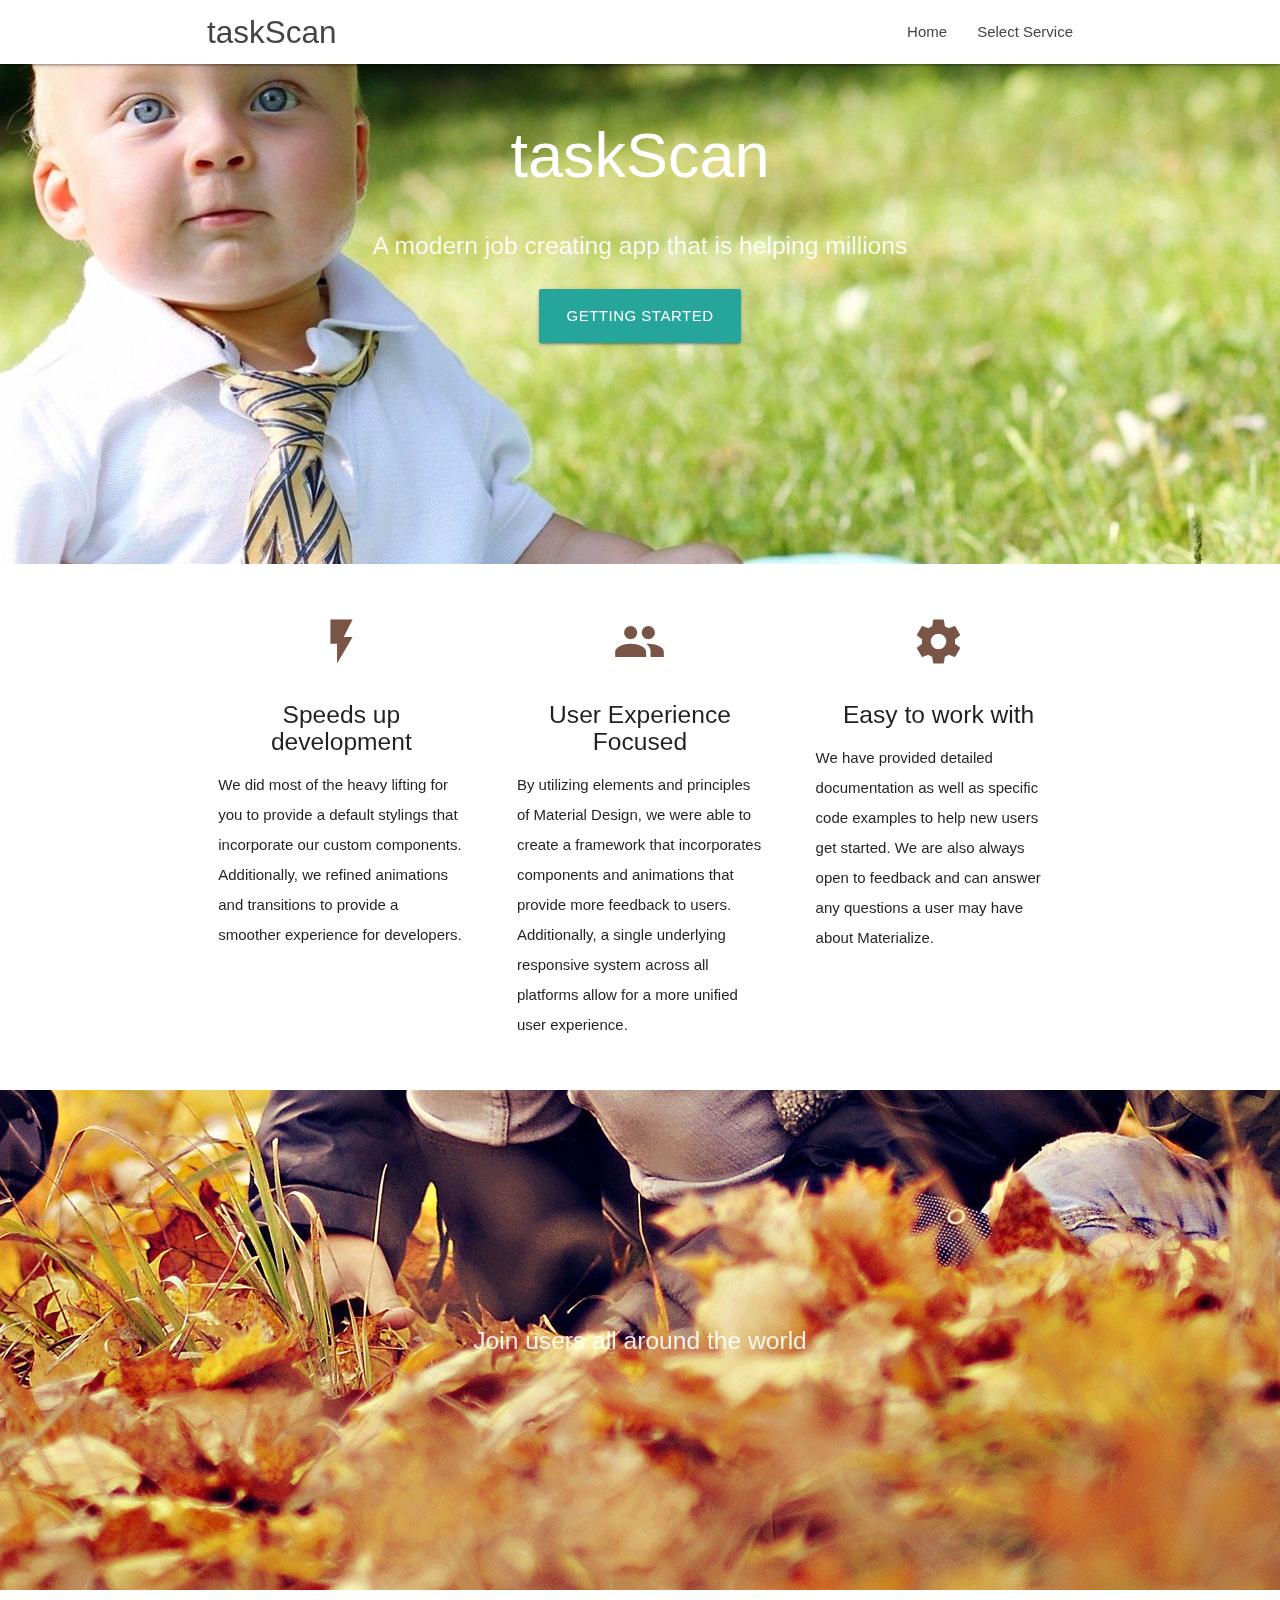
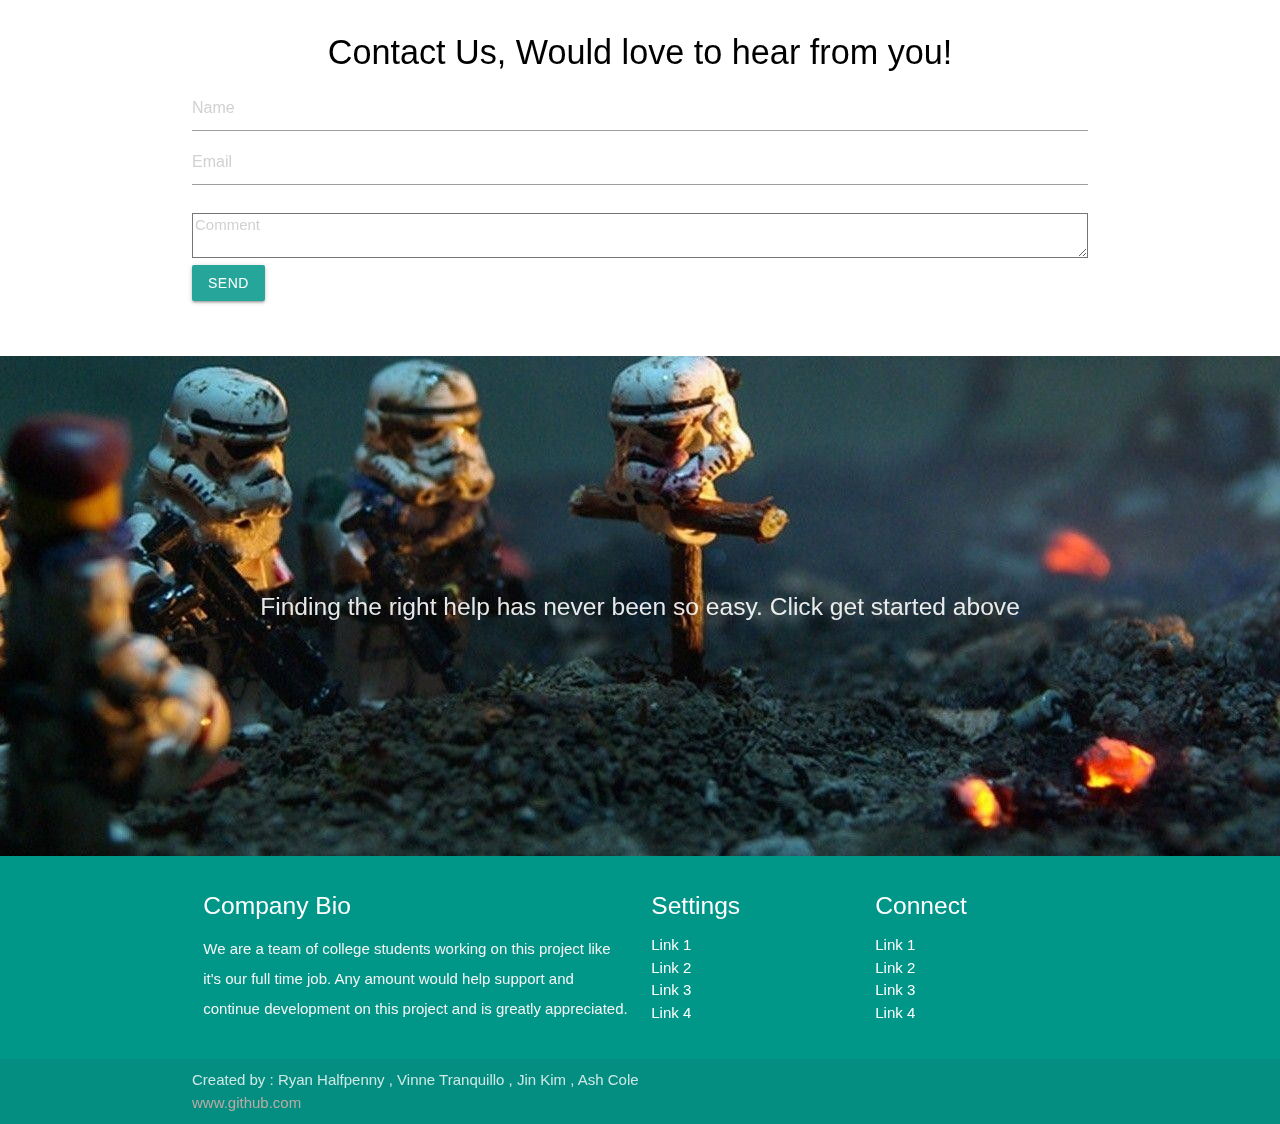
==== commit d18c782a: "Update index.html" ====
--- a/index.html
+++ b/index.html
@@ -17,7 +17,6 @@
 
   <!--nav-->
   <div class="navbar-fixed">
-<<<<<<< HEAD
     <nav class="white" role="navigation">
 
       <!--logo-->
@@ -43,27 +42,12 @@
           <li>
             <a href="#">Navbar Link</a>
           </li>
-=======
-      <nav>
-          <div class="nav-wrapper">
-            <a href="#!" class="brand-logo">taskScan</a>
-            <a href="#" data-target="mobile-demo" class="sidenav-trigger"><i class="material-icons">menu</i></a>
-            <ul class="right hide-on-med-and-down">
-              <li><a href="sass.html">Sass</a></li>
-              <li><a href="badges.html">Components</a></li>
-              <li><a href="collapsible.html">Javascript</a></li>
-              <li><a href="mobile.html">Mobile</a></li>
-            </ul>
-          </div>
-        </nav>
-      
-        <ul class="sidenav" id="mobile-demo">
-          <li><a href="sass.html">Sass</a></li>
-          <li><a href="badges.html">Components</a></li>
-          <li><a href="collapsible.html">Javascript</a></li>
-          <li><a href="mobile.html">Mobile</a></li>
->>>>>>> 48eb3f04c74025651fb8709573893e4dd3bfad4c
         </ul>
+        <a href="#" data-target="nav-mobile" class="sidenav-trigger">
+          <i class="material-icons">menu</i>
+        </a>
+      </div>
+    </nav>
   </div>
 
   <!--forum-->
@@ -112,7 +96,7 @@
                   </div>
                 </div>
                 <!-- job category: update this -->
-
+                
                 <div class="form-group">
                   <label for="formGroupExampleInput2">Choose a Job Category</label>
                   <select class="form-control" id="jobCategory">
@@ -196,95 +180,55 @@
     </div>
   </div>
 
-<!--Categories changed to services-->
+
   <div class="container">
     <div class="section">
 
-       <!-- categories Section -->
-       <div class="row">
-          <div class="col s12 center">
-            <h3>
-              <i class="mdi-content-send brown-text"></i>
-            </h3>
-            <h4>Services</h4>
-          </div>
-  
-          <div class="carousel">
-              <a class="carousel-item" href="#one!"><img src="https://lorempixel.com/250/250/nature/1"></a>
-              <a class="carousel-item" href="#two!"><img src="https://lorempixel.com/250/250/nature/2"></a>
-              <a class="carousel-item" href="#three!"><img src="https://lorempixel.com/250/250/nature/3"></a>
-              <a class="carousel-item" href="#four!"><img src="https://lorempixel.com/250/250/nature/4"></a>
-              <a class="carousel-item" href="#five!"><img src="https://lorempixel.com/250/250/nature/5"></a>
-            </div>
-        </div>
-        
-    </div>
-  </div>
-
-  <!--image 2( first of 2) -->
-<div class="parallax-container valign-wrapper">
-    <div class="section no-pad-bot">
-      <div class="container">
-        <div class="row center">
-          <h5 class="header col s12 light">A modern responsive front-end framework based on Material Design</h5>
-        </div>
-      </div>
-    </div>
-    <div class="parallax">
-      <img src="background2.jpg" alt="Unsplashed background img 2">
-    </div>
-  </div>
-
-
-  <!-- Container (categories Section) -->
-  <!-- <div class="container">
-    <div class="section">
-      
-        <!--   Icon Section   -->
-        <!-- <div class="row">
-            <div class="col s12 m4">
-              <div class="icon-block">
-                <h2 class="center brown-text">
-                  <i class="material-icons">flash_on</i>
-                </h2>
-                <h5 class="center">Speeds up development</h5>
-    
-                <p class="light">We did most of the heavy lifting for you to provide a default stylings that incorporate our custom components.
-                  Additionally, we refined animations and transitions to provide a smoother experience for developers.</p>
-              </div>
-            </div>
-    
-            <div class="col s12 m4">
-              <div class="icon-block">
-                <h2 class="center brown-text">
-                  <i class="material-icons">group</i>
-                </h2>
-                <h5 class="center">User Experience Focused</h5>
-    
-                <p class="light">By utilizing elements and principles of Material Design, we were able to create a framework that incorporates
-                  components and animations that provide more feedback to users. Additionally, a single underlying responsive
-                  system across all platforms allow for a more unified user experience.</p>
-              </div>
-            </div>
-    
-            <div class="col s12 m4">
-              <div class="icon-block">
-                <h2 class="center brown-text">
-                  <i class="material-icons">settings</i>
-                </h2>
-                <h5 class="center">Easy to work with</h5>
-    
-                <p class="light">We have provided detailed documentation as well as specific code examples to help new users get started. We are
-                  also always open to feedback and can answer any questions a user may have about Materialize.</p>
-              </div>
-            </div>
-          </div>
-      
-    </div>
-  </div> --> -->
-
-  <!--image 2( last of 2) -->
-  <!-- <div class="parallax-container valign-wrapper">
+      <!--   Icon Section   -->
+      <div class="row">
+        <div class="col s12 m4">
+          <div class="icon-block">
+            <h2 class="center brown-text">
+              <i class="material-icons">flash_on</i>
+            </h2>
+            <h5 class="center">Speeds up development</h5>
+
+            <p class="light">We did most of the heavy lifting for you to provide a default stylings that incorporate our custom components.
+              Additionally, we refined animations and transitions to provide a smoother experience for developers.</p>
+          </div>
+        </div>
+
+        <div class="col s12 m4">
+          <div class="icon-block">
+            <h2 class="center brown-text">
+              <i class="material-icons">group</i>
+            </h2>
+            <h5 class="center">User Experience Focused</h5>
+
+            <p class="light">By utilizing elements and principles of Material Design, we were able to create a framework that incorporates
+              components and animations that provide more feedback to users. Additionally, a single underlying responsive
+              system across all platforms allow for a more unified user experience.</p>
+          </div>
+        </div>
+
+        <div class="col s12 m4">
+          <div class="icon-block">
+            <h2 class="center brown-text">
+              <i class="material-icons">settings</i>
+            </h2>
+            <h5 class="center">Easy to work with</h5>
+
+            <p class="light">We have provided detailed documentation as well as specific code examples to help new users get started. We are
+              also always open to feedback and can answer any questions a user may have about Materialize.</p>
+          </div>
+        </div>
+      </div>
+
+    </div>
+  </div>
+
+
+  <div class="parallax-container valign-wrapper">
     <div class="section no-pad-bot">
       <div class="container">
         <div class="row center">
@@ -295,10 +239,10 @@
     <div class="parallax">
       <img src="play1.jpg" alt="Unsplashed background img 2">
     </div>
-  </div> -->
-
-
-  <!-- space for text -->
+  </div>
+
+
+  <!-- Container (Contact Section) -->
   <div class="container">
     <div class="section">
       <div class="row">
@@ -332,7 +276,7 @@
     </div>
   </div>
 
-  <!--image 3 -->
+
   <div class="parallax-container valign-wrapper">
     <div class="section no-pad-bot">
       <div class="container">
@@ -417,4 +361,4 @@
 
 </body>
 
-</html>+</html>
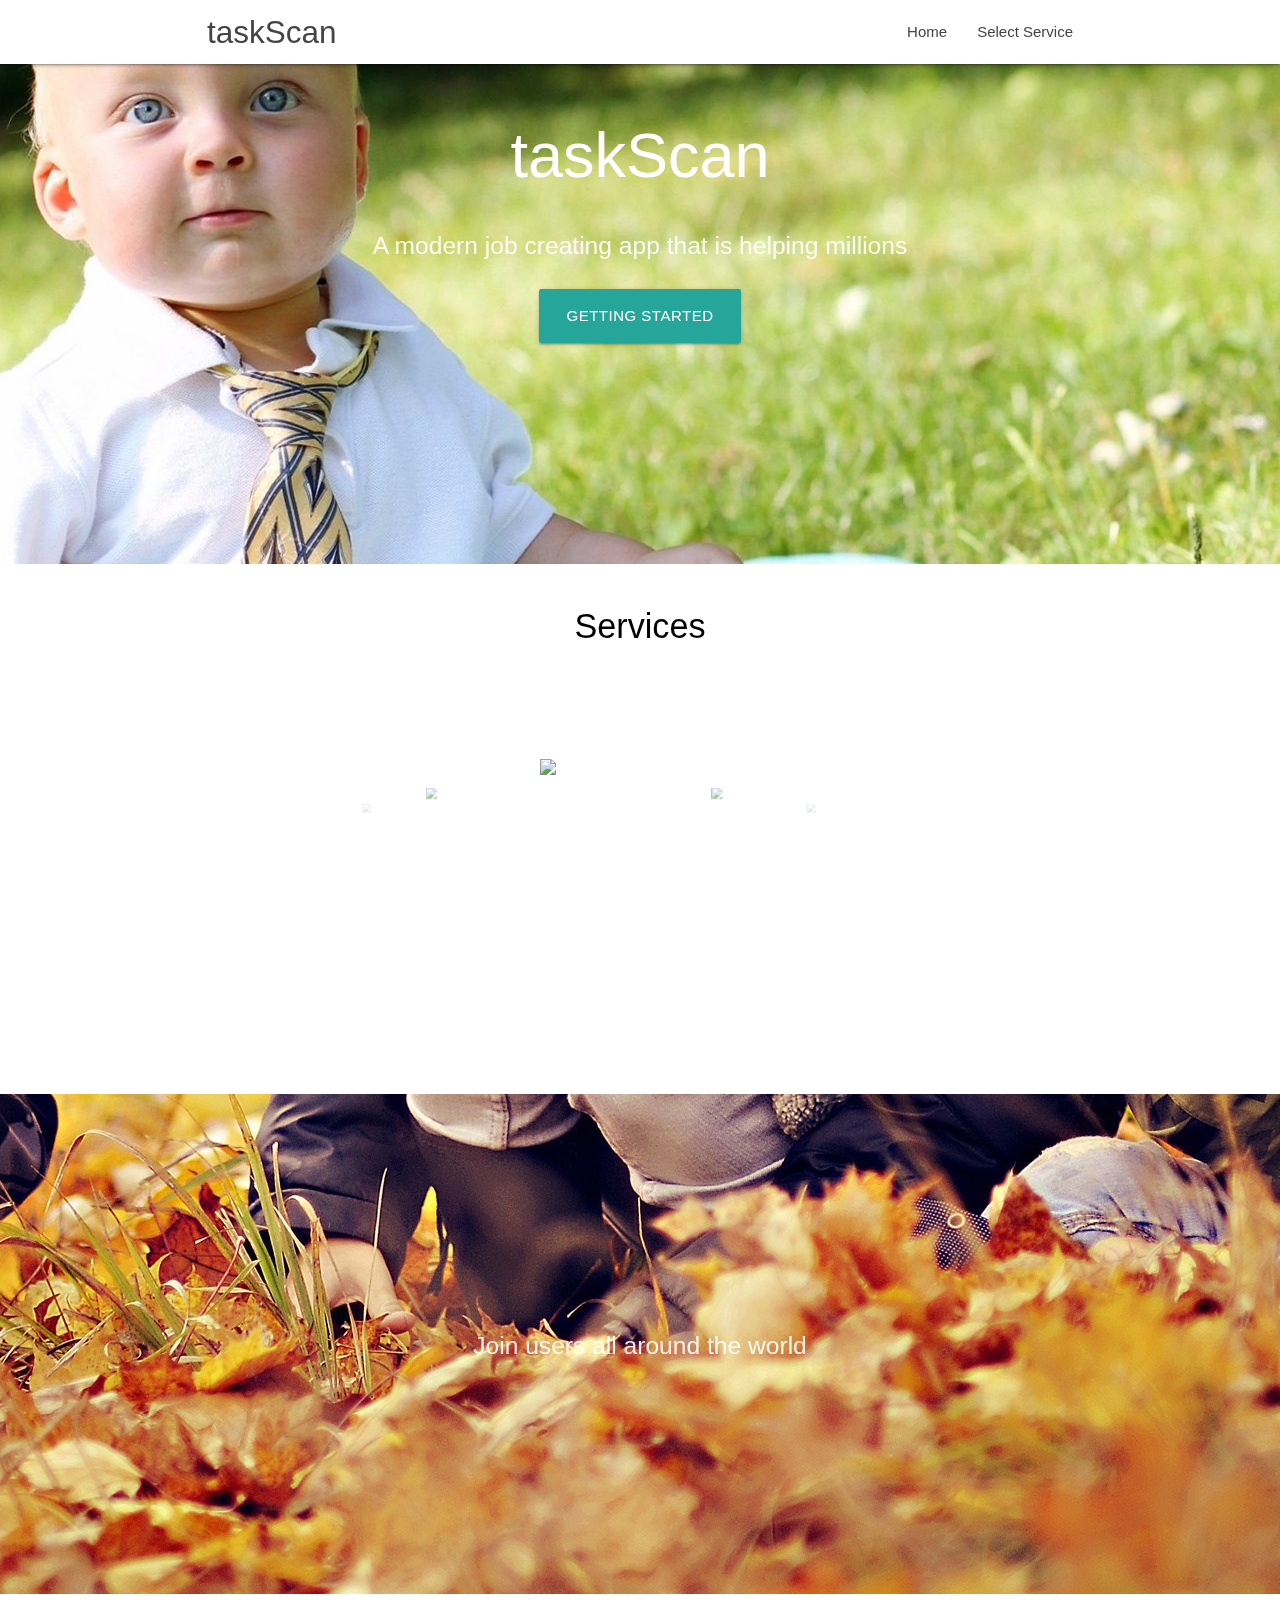
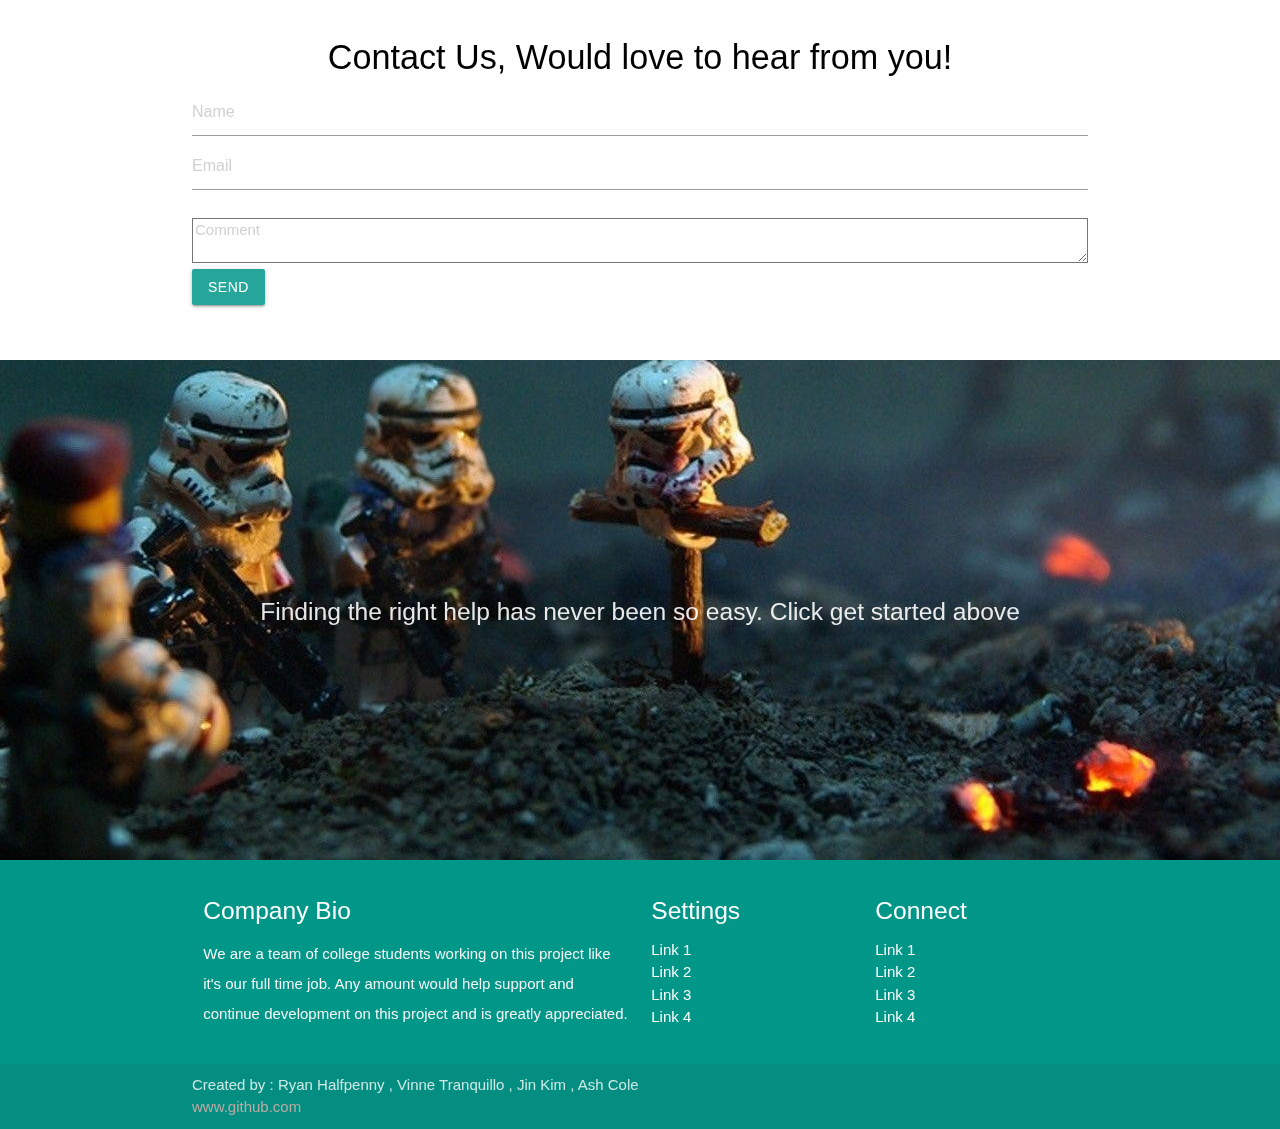
==== commit 149a4f73: "updated prototype" ====
--- a/index.html
+++ b/index.html
@@ -10,7 +10,8 @@
   <link href="https://fonts.googleapis.com/icon?family=Material+Icons" rel="stylesheet">
   <link href="css/materialize.css" type="text/css" rel="stylesheet" media="screen,projection" />
   <link href="css/style.css" type="text/css" rel="stylesheet" media="screen,projection" />
-  <link rel="stylesheet" href="https://use.fontawesome.com/releases/v5.8.2/css/all.css" integrity="sha384-oS3vJWv+0UjzBfQzYUhtDYW+Pj2yciDJxpsK1OYPAYjqT085Qq/1cq5FLXAZQ7Ay" crossorigin="anonymous">
+  <link rel="stylesheet" href="https://use.fontawesome.com/releases/v5.8.2/css/all.css" integrity="sha384-oS3vJWv+0UjzBfQzYUhtDYW+Pj2yciDJxpsK1OYPAYjqT085Qq/1cq5FLXAZQ7Ay"
+    crossorigin="anonymous">
 </head>
 
 <body id="myPage" data-spy="scroll" data-target=".navbar" data-offset="60">
@@ -26,16 +27,22 @@
           <span class="icon-bar"></span>
           <span class="icon-bar"></span>
         </button> -->
-        <a id="logo-container" href="#myPage" class="brand-logo">taskScan <i class="fas fa-angle-double-right"></i></a>
+        <a id="logo-container" href="#myPage" class="brand-logo">taskScan
+          <i class="fas fa-angle-double-right"></i>
+        </a>
         <ul class="right hide-on-med-and-down">
           <li>
-            <a href="#about">Home <i class="fas fa-home"></i> </a>
+            <a href="#about">Home
+              <i class="fas fa-home"></i>
+            </a>
           </li>
           <li>
-            <a href="#services">Select Service <i class="fas fa-hand-pointer"></i></a>
+            <a href="#services">Select Service
+              <i class="fas fa-hand-pointer"></i>
+            </a>
           </li>
-        
-          
+
+
         </ul>
 
         <ul id="nav-mobile" class="sidenav">
@@ -67,9 +74,6 @@
         <div class="row center">
           <!-- Modal Trigger -->
           <button data-target="modal1" class="btn-large modal-trigger ">Getting started</button>
-          <br>
-          <br>
-          <br>
         </div>
 
         <!-- Modal Structure -->
@@ -96,7 +100,7 @@
                   </div>
                 </div>
                 <!-- job category: update this -->
-                
+
                 <div class="form-group">
                   <label for="formGroupExampleInput2">Choose a Job Category</label>
                   <select class="form-control" id="jobCategory">
@@ -181,47 +185,26 @@
   </div>
 
 
+  
   <div class="container">
     <div class="section">
 
-      <!--   Icon Section   -->
+      <!--  carosal   -->
       <div class="row">
-        <div class="col s12 m4">
-          <div class="icon-block">
-            <h2 class="center brown-text">
-              <i class="material-icons">flash_on</i>
-            </h2>
-            <h5 class="center">Speeds up development</h5>
-
-            <p class="light">We did most of the heavy lifting for you to provide a default stylings that incorporate our custom components.
-              Additionally, we refined animations and transitions to provide a smoother experience for developers.</p>
-          </div>
-        </div>
-
-        <div class="col s12 m4">
-          <div class="icon-block">
-            <h2 class="center brown-text">
-              <i class="material-icons">group</i>
-            </h2>
-            <h5 class="center">User Experience Focused</h5>
-
-            <p class="light">By utilizing elements and principles of Material Design, we were able to create a framework that incorporates
-              components and animations that provide more feedback to users. Additionally, a single underlying responsive
-              system across all platforms allow for a more unified user experience.</p>
-          </div>
-        </div>
-
-        <div class="col s12 m4">
-          <div class="icon-block">
-            <h2 class="center brown-text">
-              <i class="material-icons">settings</i>
-            </h2>
-            <h5 class="center">Easy to work with</h5>
-
-            <p class="light">We have provided detailed documentation as well as specific code examples to help new users get started. We are
-              also always open to feedback and can answer any questions a user may have about Materialize.</p>
-          </div>
-        </div>
+        <div class="col s12 center">
+          <h3>
+            <i class="mdi-content-send brown-text"></i>
+          </h3>
+          <h4>Services</h4>
+        </div>
+
+        <div class="carousel">
+            <a class="carousel-item" href="#one!"><img src="https://lorempixel.com/250/250/nature/1"></a>
+            <a class="carousel-item" href="#two!"><img src="https://lorempixel.com/250/250/nature/2"></a>
+            <a class="carousel-item" href="#three!"><img src="https://lorempixel.com/250/250/nature/3"></a>
+            <a class="carousel-item" href="#four!"><img src="https://lorempixel.com/250/250/nature/4"></a>
+            <a class="carousel-item" href="#five!"><img src="https://lorempixel.com/250/250/nature/5"></a>
+          </div>
       </div>
 
     </div>
@@ -281,8 +264,10 @@
     <div class="section no-pad-bot">
       <div class="container">
         <div class="row center">
-     
-          <h5 class="header col s12 light">Finding the right help has never been so easy. Click get started above <i class="fas fa-chevron-up"></i></h5>
+
+          <h5 class="header col s12 light">Finding the right help has never been so easy. Click get started above
+            <i class="fas fa-chevron-up"></i>
+          </h5>
         </div>
       </div>
     </div>
@@ -361,4 +346,4 @@
 
 </body>
 
-</html>
+</html>